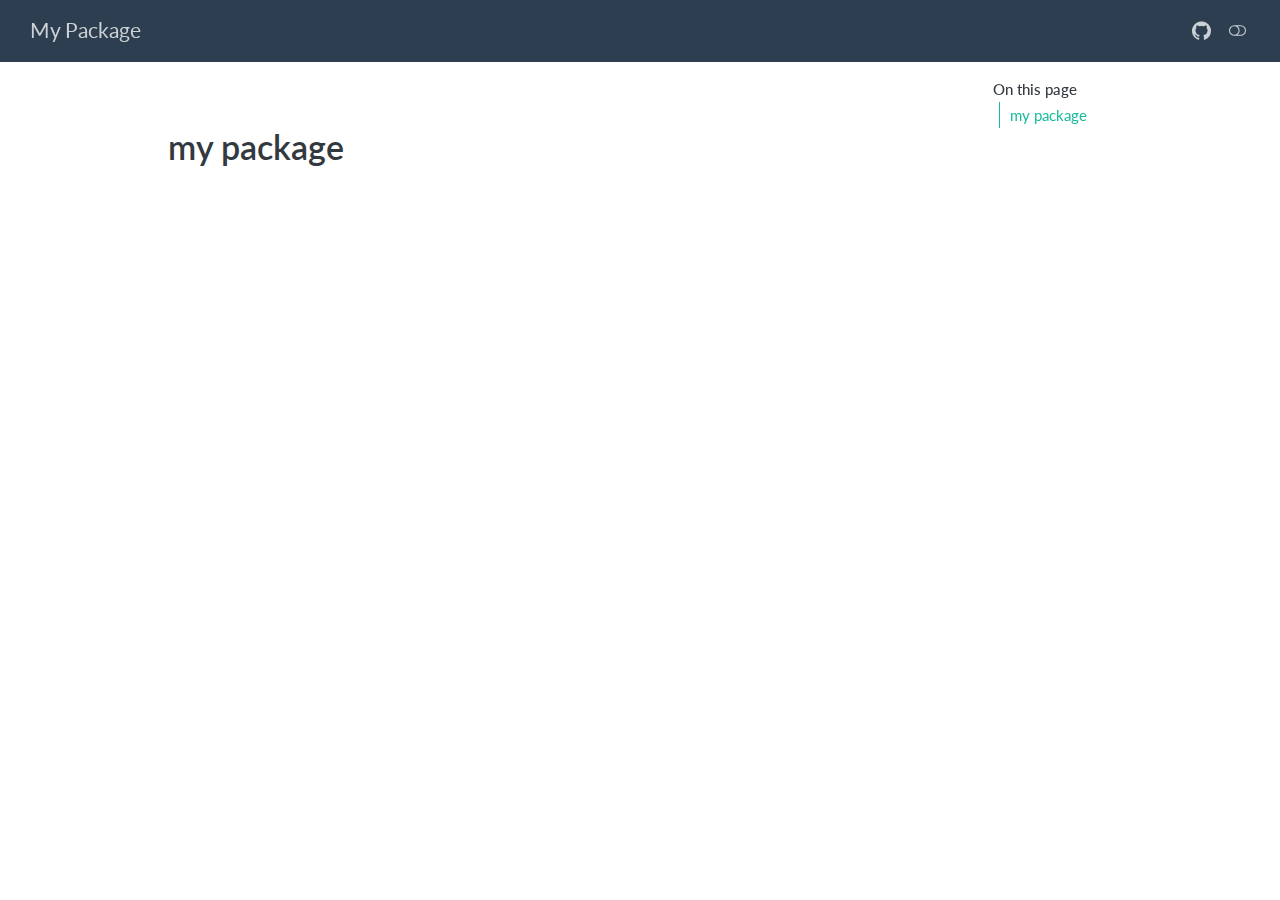
==== docs/index.html @ de1b6148 "Initial commit" ====
<!DOCTYPE html>
<html xmlns="http://www.w3.org/1999/xhtml" lang="en" xml:lang="en"><head>

<meta charset="utf-8">
<meta name="generator" content="quarto-1.4.358">

<meta name="viewport" content="width=device-width, initial-scale=1.0, user-scalable=yes">


<title>my_package</title>
<style>
code{white-space: pre-wrap;}
span.smallcaps{font-variant: small-caps;}
div.columns{display: flex; gap: min(4vw, 1.5em);}
div.column{flex: auto; overflow-x: auto;}
div.hanging-indent{margin-left: 1.5em; text-indent: -1.5em;}
ul.task-list{list-style: none;}
ul.task-list li input[type="checkbox"] {
  width: 0.8em;
  margin: 0 0.8em 0.2em -1em; /* quarto-specific, see https://github.com/quarto-dev/quarto-cli/issues/4556 */ 
  vertical-align: middle;
}
</style>


<script src="site_libs/quarto-nav/quarto-nav.js"></script>
<script src="site_libs/quarto-nav/headroom.min.js"></script>
<script src="site_libs/clipboard/clipboard.min.js"></script>
<script src="site_libs/quarto-search/autocomplete.umd.js"></script>
<script src="site_libs/quarto-search/fuse.min.js"></script>
<script src="site_libs/quarto-search/quarto-search.js"></script>
<meta name="quarto:offset" content="./">
<script src="site_libs/quarto-html/quarto.js"></script>
<script src="site_libs/quarto-html/popper.min.js"></script>
<script src="site_libs/quarto-html/tippy.umd.min.js"></script>
<script src="site_libs/quarto-html/anchor.min.js"></script>
<link href="site_libs/quarto-html/tippy.css" rel="stylesheet">
<link href="site_libs/quarto-html/quarto-syntax-highlighting.css" rel="stylesheet" class="quarto-color-scheme" id="quarto-text-highlighting-styles">
<link href="site_libs/quarto-html/quarto-syntax-highlighting-dark.css" rel="prefetch" class="quarto-color-scheme quarto-color-alternate" id="quarto-text-highlighting-styles">
<script src="site_libs/bootstrap/bootstrap.min.js"></script>
<link href="site_libs/bootstrap/bootstrap-icons.css" rel="stylesheet">
<link href="site_libs/bootstrap/bootstrap.min.css" rel="stylesheet" class="quarto-color-scheme" id="quarto-bootstrap" data-mode="light">
<link href="site_libs/bootstrap/bootstrap-dark.min.css" rel="prefetch" class="quarto-color-scheme quarto-color-alternate" id="quarto-bootstrap" data-mode="dark">
<script id="quarto-search-options" type="application/json">{
  "location": "sidebar",
  "copy-button": true,
  "collapse-after": 3,
  "panel-placement": "start",
  "type": "textbox",
  "limit": 20,
  "keyboard-shortcut": [
    null
  ],
  "language": {
    "search-no-results-text": "No results",
    "search-matching-documents-text": "matching documents",
    "search-copy-link-title": "Copy link to search",
    "search-hide-matches-text": "Hide additional matches",
    "search-more-match-text": "more match in this document",
    "search-more-matches-text": "more matches in this document",
    "search-clear-button-title": "Clear",
    "search-detached-cancel-button-title": "Cancel",
    "search-submit-button-title": "Submit",
    "search-label": "Search"
  }
}</script>


<link rel="stylesheet" href="styles.css">
</head>

<body class="nav-fixed">

<div id="quarto-search-results"></div>
  <header id="quarto-header" class="headroom fixed-top">
    <nav class="navbar navbar-expand-lg navbar-dark ">
      <div class="navbar-container container-fluid">
      <div class="navbar-brand-container mx-auto">
    <a class="navbar-brand" href="./index.html">
    <span class="navbar-title">My Package</span>
    </a>
  </div>
          <button class="navbar-toggler" type="button" data-bs-toggle="collapse" data-bs-target="#navbarCollapse" aria-controls="navbarCollapse" aria-expanded="false" aria-label="Toggle navigation" onclick="if (window.quartoToggleHeadroom) { window.quartoToggleHeadroom(); }">
  <span class="navbar-toggler-icon"></span>
</button>
          <div class="collapse navbar-collapse" id="navbarCollapse">
            <ul class="navbar-nav navbar-nav-scroll ms-auto">
  <li class="nav-item compact">
    <a class="nav-link" href="https://github.com/"> <i class="bi bi-github" role="img" aria-label="GitHub">
</i> 
<span class="menu-text"></span></a>
  </li>  
</ul>
          </div> <!-- /navcollapse -->
          <div class="quarto-navbar-tools">
  <a href="" class="quarto-color-scheme-toggle quarto-navigation-tool  px-1" onclick="window.quartoToggleColorScheme(); return false;" title="Toggle dark mode"><i class="bi"></i></a>
</div>
      </div> <!-- /container-fluid -->
    </nav>
</header>
<!-- content -->
<div id="quarto-content" class="quarto-container page-columns page-rows-contents page-layout-article page-navbar">
<!-- sidebar -->
<!-- margin-sidebar -->
    <div id="quarto-margin-sidebar" class="sidebar margin-sidebar">
        <nav id="TOC" role="doc-toc" class="toc-active">
    <h2 id="toc-title">On this page</h2>
   
  <ul>
  <li><a href="#my-package" id="toc-my-package" class="nav-link active" data-scroll-target="#my-package">my package</a></li>
  </ul>
</nav>
    </div>
<!-- main -->
<main class="content" id="quarto-document-content">



<section id="my-package" class="level1">
<h1>my package</h1>


</section>

</main> <!-- /main -->
<script id="quarto-html-after-body" type="application/javascript">
window.document.addEventListener("DOMContentLoaded", function (event) {
  const toggleBodyColorMode = (bsSheetEl) => {
    const mode = bsSheetEl.getAttribute("data-mode");
    const bodyEl = window.document.querySelector("body");
    if (mode === "dark") {
      bodyEl.classList.add("quarto-dark");
      bodyEl.classList.remove("quarto-light");
    } else {
      bodyEl.classList.add("quarto-light");
      bodyEl.classList.remove("quarto-dark");
    }
  }
  const toggleBodyColorPrimary = () => {
    const bsSheetEl = window.document.querySelector("link#quarto-bootstrap");
    if (bsSheetEl) {
      toggleBodyColorMode(bsSheetEl);
    }
  }
  toggleBodyColorPrimary();  
  const disableStylesheet = (stylesheets) => {
    for (let i=0; i < stylesheets.length; i++) {
      const stylesheet = stylesheets[i];
      stylesheet.rel = 'prefetch';
    }
  }
  const enableStylesheet = (stylesheets) => {
    for (let i=0; i < stylesheets.length; i++) {
      const stylesheet = stylesheets[i];
      stylesheet.rel = 'stylesheet';
    }
  }
  const manageTransitions = (selector, allowTransitions) => {
    const els = window.document.querySelectorAll(selector);
    for (let i=0; i < els.length; i++) {
      const el = els[i];
      if (allowTransitions) {
        el.classList.remove('notransition');
      } else {
        el.classList.add('notransition');
      }
    }
  }
  const toggleGiscusIfUsed = (isAlternate, darkModeDefault) => {
    const baseTheme = document.querySelector('#giscus-base-theme')?.value ?? 'light';
    const alternateTheme = document.querySelector('#giscus-alt-theme')?.value ?? 'dark';
    let newTheme = '';
    if(darkModeDefault) {
      newTheme = isAlternate ? baseTheme : alternateTheme;
    } else {
      newTheme = isAlternate ? alternateTheme : baseTheme;
    }
    const changeGiscusTheme = () => {
      // From: https://github.com/giscus/giscus/issues/336
      const sendMessage = (message) => {
        const iframe = document.querySelector('iframe.giscus-frame');
        if (!iframe) return;
        iframe.contentWindow.postMessage({ giscus: message }, 'https://giscus.app');
      }
      sendMessage({
        setConfig: {
          theme: newTheme
        }
      });
    }
    const isGiscussLoaded = window.document.querySelector('iframe.giscus-frame') !== null;
    if (isGiscussLoaded) {
      changeGiscusTheme();
    }
  }
  const toggleColorMode = (alternate) => {
    // Switch the stylesheets
    const alternateStylesheets = window.document.querySelectorAll('link.quarto-color-scheme.quarto-color-alternate');
    manageTransitions('#quarto-margin-sidebar .nav-link', false);
    if (alternate) {
      enableStylesheet(alternateStylesheets);
      for (const sheetNode of alternateStylesheets) {
        if (sheetNode.id === "quarto-bootstrap") {
          toggleBodyColorMode(sheetNode);
        }
      }
    } else {
      disableStylesheet(alternateStylesheets);
      toggleBodyColorPrimary();
    }
    manageTransitions('#quarto-margin-sidebar .nav-link', true);
    // Switch the toggles
    const toggles = window.document.querySelectorAll('.quarto-color-scheme-toggle');
    for (let i=0; i < toggles.length; i++) {
      const toggle = toggles[i];
      if (toggle) {
        if (alternate) {
          toggle.classList.add("alternate");     
        } else {
          toggle.classList.remove("alternate");
        }
      }
    }
    // Hack to workaround the fact that safari doesn't
    // properly recolor the scrollbar when toggling (#1455)
    if (navigator.userAgent.indexOf('Safari') > 0 && navigator.userAgent.indexOf('Chrome') == -1) {
      manageTransitions("body", false);
      window.scrollTo(0, 1);
      setTimeout(() => {
        window.scrollTo(0, 0);
        manageTransitions("body", true);
      }, 40);  
    }
  }
  const isFileUrl = () => { 
    return window.location.protocol === 'file:';
  }
  const hasAlternateSentinel = () => {  
    let styleSentinel = getColorSchemeSentinel();
    if (styleSentinel !== null) {
      return styleSentinel === "alternate";
    } else {
      return false;
    }
  }
  const setStyleSentinel = (alternate) => {
    const value = alternate ? "alternate" : "default";
    if (!isFileUrl()) {
      window.localStorage.setItem("quarto-color-scheme", value);
    } else {
      localAlternateSentinel = value;
    }
  }
  const getColorSchemeSentinel = () => {
    if (!isFileUrl()) {
      const storageValue = window.localStorage.getItem("quarto-color-scheme");
      return storageValue != null ? storageValue : localAlternateSentinel;
    } else {
      return localAlternateSentinel;
    }
  }
  const darkModeDefault = false;
  let localAlternateSentinel = darkModeDefault ? 'alternate' : 'default';
  // Dark / light mode switch
  window.quartoToggleColorScheme = () => {
    // Read the current dark / light value 
    let toAlternate = !hasAlternateSentinel();
    toggleColorMode(toAlternate);
    setStyleSentinel(toAlternate);
    toggleGiscusIfUsed(toAlternate, darkModeDefault);
  };
  // Ensure there is a toggle, if there isn't float one in the top right
  if (window.document.querySelector('.quarto-color-scheme-toggle') === null) {
    const a = window.document.createElement('a');
    a.classList.add('top-right');
    a.classList.add('quarto-color-scheme-toggle');
    a.href = "";
    a.onclick = function() { try { window.quartoToggleColorScheme(); } catch {} return false; };
    const i = window.document.createElement("i");
    i.classList.add('bi');
    a.appendChild(i);
    window.document.body.appendChild(a);
  }
  // Switch to dark mode if need be
  if (hasAlternateSentinel()) {
    toggleColorMode(true);
  } else {
    toggleColorMode(false);
  }
  const icon = "";
  const anchorJS = new window.AnchorJS();
  anchorJS.options = {
    placement: 'right',
    icon: icon
  };
  anchorJS.add('.anchored');
  const isCodeAnnotation = (el) => {
    for (const clz of el.classList) {
      if (clz.startsWith('code-annotation-')) {                     
        return true;
      }
    }
    return false;
  }
  const clipboard = new window.ClipboardJS('.code-copy-button', {
    text: function(trigger) {
      const codeEl = trigger.previousElementSibling.cloneNode(true);
      for (const childEl of codeEl.children) {
        if (isCodeAnnotation(childEl)) {
          childEl.remove();
        }
      }
      return codeEl.innerText;
    }
  });
  clipboard.on('success', function(e) {
    // button target
    const button = e.trigger;
    // don't keep focus
    button.blur();
    // flash "checked"
    button.classList.add('code-copy-button-checked');
    var currentTitle = button.getAttribute("title");
    button.setAttribute("title", "Copied!");
    let tooltip;
    if (window.bootstrap) {
      button.setAttribute("data-bs-toggle", "tooltip");
      button.setAttribute("data-bs-placement", "left");
      button.setAttribute("data-bs-title", "Copied!");
      tooltip = new bootstrap.Tooltip(button, 
        { trigger: "manual", 
          customClass: "code-copy-button-tooltip",
          offset: [0, -8]});
      tooltip.show();    
    }
    setTimeout(function() {
      if (tooltip) {
        tooltip.hide();
        button.removeAttribute("data-bs-title");
        button.removeAttribute("data-bs-toggle");
        button.removeAttribute("data-bs-placement");
      }
      button.setAttribute("title", currentTitle);
      button.classList.remove('code-copy-button-checked');
    }, 1000);
    // clear code selection
    e.clearSelection();
  });
  function tippyHover(el, contentFn, onTriggerFn, onUntriggerFn) {
    const config = {
      allowHTML: true,
      maxWidth: 500,
      delay: 100,
      arrow: false,
      appendTo: function(el) {
          return el.parentElement;
      },
      interactive: true,
      interactiveBorder: 10,
      theme: 'quarto',
      placement: 'bottom-start',
    };
    if (contentFn) {
      config.content = contentFn;
    }
    if (onTriggerFn) {
      config.onTrigger = onTriggerFn;
    }
    if (onUntriggerFn) {
      config.onUntrigger = onUntriggerFn;
    }
    window.tippy(el, config); 
  }
  const noterefs = window.document.querySelectorAll('a[role="doc-noteref"]');
  for (var i=0; i<noterefs.length; i++) {
    const ref = noterefs[i];
    tippyHover(ref, function() {
      // use id or data attribute instead here
      let href = ref.getAttribute('data-footnote-href') || ref.getAttribute('href');
      try { href = new URL(href).hash; } catch {}
      const id = href.replace(/^#\/?/, "");
      const note = window.document.getElementById(id);
      return note.innerHTML;
    });
  }
  const xrefs = window.document.querySelectorAll('a.quarto-xref');
  const processXRef = (id, note) => {
    // Strip column container classes
    const stripColumnClz = (el) => {
      el.classList.remove("page-full", "page-columns");
      if (el.children) {
        for (const child of el.children) {
          stripColumnClz(child);
        }
      }
    }
    stripColumnClz(note)
    if (id.startsWith('sec-')) {
      // Special case sections, only their first couple elements
      const container = document.createElement("div");
      if (note.children && note.children.length > 2) {
        for (let i = 0; i < 2; i++) {
          container.appendChild(note.children[i].cloneNode(true));
        }
        return container.innerHTML
      } else {
        return note.innerHTML;
      }
    } else {
      // Remove any anchor links if they are present
      const anchorLink = note.querySelector('a.anchorjs-link');
      if (anchorLink) {
        anchorLink.remove();
      }
      return note.innerHTML;
    }
  }
  for (var i=0; i<xrefs.length; i++) {
    const xref = xrefs[i];
    tippyHover(xref, undefined, function(instance) {
      instance.disable();
      let url = xref.getAttribute('href');
      let hash = undefined; 
      if (url.startsWith('#')) {
        hash = url;
      } else {
        try { hash = new URL(url).hash; } catch {}
      }
      if (hash) {
        const id = hash.replace(/^#\/?/, "");
        const note = window.document.getElementById(id);
        if (note !== null) {
          try {
            const html = processXRef(id, note.cloneNode(true));
            instance.setContent(html);
          } finally {
            instance.enable();
            instance.show();
          }
        } else {
          // See if we can fetch this
          fetch(url.split('#')[0])
          .then(res => res.text())
          .then(html => {
            const parser = new DOMParser();
            const htmlDoc = parser.parseFromString(html, "text/html");
            const note = htmlDoc.getElementById(id);
            if (note !== null) {
              const html = processXRef(id, note);
              instance.setContent(html);
            } 
          }).finally(() => {
            instance.enable();
            instance.show();
          });
        }
      }
    }, function(instance) {
    });
  }
      let selectedAnnoteEl;
      const selectorForAnnotation = ( cell, annotation) => {
        let cellAttr = 'data-code-cell="' + cell + '"';
        let lineAttr = 'data-code-annotation="' +  annotation + '"';
        const selector = 'span[' + cellAttr + '][' + lineAttr + ']';
        return selector;
      }
      const selectCodeLines = (annoteEl) => {
        const doc = window.document;
        const targetCell = annoteEl.getAttribute("data-target-cell");
        const targetAnnotation = annoteEl.getAttribute("data-target-annotation");
        const annoteSpan = window.document.querySelector(selectorForAnnotation(targetCell, targetAnnotation));
        const lines = annoteSpan.getAttribute("data-code-lines").split(",");
        const lineIds = lines.map((line) => {
          return targetCell + "-" + line;
        })
        let top = null;
        let height = null;
        let parent = null;
        if (lineIds.length > 0) {
            //compute the position of the single el (top and bottom and make a div)
            const el = window.document.getElementById(lineIds[0]);
            top = el.offsetTop;
            height = el.offsetHeight;
            parent = el.parentElement.parentElement;
          if (lineIds.length > 1) {
            const lastEl = window.document.getElementById(lineIds[lineIds.length - 1]);
            const bottom = lastEl.offsetTop + lastEl.offsetHeight;
            height = bottom - top;
          }
          if (top !== null && height !== null && parent !== null) {
            // cook up a div (if necessary) and position it 
            let div = window.document.getElementById("code-annotation-line-highlight");
            if (div === null) {
              div = window.document.createElement("div");
              div.setAttribute("id", "code-annotation-line-highlight");
              div.style.position = 'absolute';
              parent.appendChild(div);
            }
            div.style.top = top - 2 + "px";
            div.style.height = height + 4 + "px";
            div.style.left = 0;
            let gutterDiv = window.document.getElementById("code-annotation-line-highlight-gutter");
            if (gutterDiv === null) {
              gutterDiv = window.document.createElement("div");
              gutterDiv.setAttribute("id", "code-annotation-line-highlight-gutter");
              gutterDiv.style.position = 'absolute';
              const codeCell = window.document.getElementById(targetCell);
              const gutter = codeCell.querySelector('.code-annotation-gutter');
              gutter.appendChild(gutterDiv);
            }
            gutterDiv.style.top = top - 2 + "px";
            gutterDiv.style.height = height + 4 + "px";
          }
          selectedAnnoteEl = annoteEl;
        }
      };
      const unselectCodeLines = () => {
        const elementsIds = ["code-annotation-line-highlight", "code-annotation-line-highlight-gutter"];
        elementsIds.forEach((elId) => {
          const div = window.document.getElementById(elId);
          if (div) {
            div.remove();
          }
        });
        selectedAnnoteEl = undefined;
      };
        // Handle positioning of the toggle
    window.addEventListener(
      "resize",
      throttle(() => {
        console.log("RESIZE");
        elRect = undefined;
        if (selectedAnnoteEl) {
          selectCodeLines(selectedAnnoteEl);
        }
      }, 10)
    );
    function throttle(fn, ms) {
    let throttle = false;
    let timer;
      return (...args) => {
        if(!throttle) { // first call gets through
            fn.apply(this, args);
            throttle = true;
        } else { // all the others get throttled
            if(timer) clearTimeout(timer); // cancel #2
            timer = setTimeout(() => {
              fn.apply(this, args);
              timer = throttle = false;
            }, ms);
        }
      };
    }
      // Attach click handler to the DT
      const annoteDls = window.document.querySelectorAll('dt[data-target-cell]');
      for (const annoteDlNode of annoteDls) {
        annoteDlNode.addEventListener('click', (event) => {
          const clickedEl = event.target;
          if (clickedEl !== selectedAnnoteEl) {
            unselectCodeLines();
            const activeEl = window.document.querySelector('dt[data-target-cell].code-annotation-active');
            if (activeEl) {
              activeEl.classList.remove('code-annotation-active');
            }
            selectCodeLines(clickedEl);
            clickedEl.classList.add('code-annotation-active');
          } else {
            // Unselect the line
            unselectCodeLines();
            clickedEl.classList.remove('code-annotation-active');
          }
        });
      }
  const findCites = (el) => {
    const parentEl = el.parentElement;
    if (parentEl) {
      const cites = parentEl.dataset.cites;
      if (cites) {
        return {
          el,
          cites: cites.split(' ')
        };
      } else {
        return findCites(el.parentElement)
      }
    } else {
      return undefined;
    }
  };
  var bibliorefs = window.document.querySelectorAll('a[role="doc-biblioref"]');
  for (var i=0; i<bibliorefs.length; i++) {
    const ref = bibliorefs[i];
    const citeInfo = findCites(ref);
    if (citeInfo) {
      tippyHover(citeInfo.el, function() {
        var popup = window.document.createElement('div');
        citeInfo.cites.forEach(function(cite) {
          var citeDiv = window.document.createElement('div');
          citeDiv.classList.add('hanging-indent');
          citeDiv.classList.add('csl-entry');
          var biblioDiv = window.document.getElementById('ref-' + cite);
          if (biblioDiv) {
            citeDiv.innerHTML = biblioDiv.innerHTML;
          }
          popup.appendChild(citeDiv);
        });
        return popup.innerHTML;
      });
    }
  }
});
</script>
</div> <!-- /content -->




</body></html>
---- docs/site_libs/quarto-html/tippy.css ----
.tippy-box[data-animation=fade][data-state=hidden]{opacity:0}[data-tippy-root]{max-width:calc(100vw - 10px)}.tippy-box{position:relative;background-color:#333;color:#fff;border-radius:4px;font-size:14px;line-height:1.4;white-space:normal;outline:0;transition-property:transform,visibility,opacity}.tippy-box[data-placement^=top]>.tippy-arrow{bottom:0}.tippy-box[data-placement^=top]>.tippy-arrow:before{bottom:-7px;left:0;border-width:8px 8px 0;border-top-color:initial;transform-origin:center top}.tippy-box[data-placement^=bottom]>.tippy-arrow{top:0}.tippy-box[data-placement^=bottom]>.tippy-arrow:before{top:-7px;left:0;border-width:0 8px 8px;border-bottom-color:initial;transform-origin:center bottom}.tippy-box[data-placement^=left]>.tippy-arrow{right:0}.tippy-box[data-placement^=left]>.tippy-arrow:before{border-width:8px 0 8px 8px;border-left-color:initial;right:-7px;transform-origin:center left}.tippy-box[data-placement^=right]>.tippy-arrow{left:0}.tippy-box[data-placement^=right]>.tippy-arrow:before{left:-7px;border-width:8px 8px 8px 0;border-right-color:initial;transform-origin:center right}.tippy-box[data-inertia][data-state=visible]{transition-timing-function:cubic-bezier(.54,1.5,.38,1.11)}.tippy-arrow{width:16px;height:16px;color:#333}.tippy-arrow:before{content:"";position:absolute;border-color:transparent;border-style:solid}.tippy-content{position:relative;padding:5px 9px;z-index:1}
---- docs/site_libs/quarto-html/quarto-syntax-highlighting.css ----
/* quarto syntax highlight colors */
:root {
  --quarto-hl-ot-color: #003B4F;
  --quarto-hl-at-color: #657422;
  --quarto-hl-ss-color: #20794D;
  --quarto-hl-an-color: #5E5E5E;
  --quarto-hl-fu-color: #4758AB;
  --quarto-hl-st-color: #20794D;
  --quarto-hl-cf-color: #003B4F;
  --quarto-hl-op-color: #5E5E5E;
  --quarto-hl-er-color: #AD0000;
  --quarto-hl-bn-color: #AD0000;
  --quarto-hl-al-color: #AD0000;
  --quarto-hl-va-color: #111111;
  --quarto-hl-bu-color: inherit;
  --quarto-hl-ex-color: inherit;
  --quarto-hl-pp-color: #AD0000;
  --quarto-hl-in-color: #5E5E5E;
  --quarto-hl-vs-color: #20794D;
  --quarto-hl-wa-color: #5E5E5E;
  --quarto-hl-do-color: #5E5E5E;
  --quarto-hl-im-color: #00769E;
  --quarto-hl-ch-color: #20794D;
  --quarto-hl-dt-color: #AD0000;
  --quarto-hl-fl-color: #AD0000;
  --quarto-hl-co-color: #5E5E5E;
  --quarto-hl-cv-color: #5E5E5E;
  --quarto-hl-cn-color: #8f5902;
  --quarto-hl-sc-color: #5E5E5E;
  --quarto-hl-dv-color: #AD0000;
  --quarto-hl-kw-color: #003B4F;
}

/* other quarto variables */
:root {
  --quarto-font-monospace: SFMono-Regular, Menlo, Monaco, Consolas, "Liberation Mono", "Courier New", monospace;
}

pre > code.sourceCode > span {
  color: #003B4F;
}

code span {
  color: #003B4F;
}

code.sourceCode > span {
  color: #003B4F;
}

div.sourceCode,
div.sourceCode pre.sourceCode {
  color: #003B4F;
}

code span.ot {
  color: #003B4F;
  font-style: inherit;
}

code span.at {
  color: #657422;
  font-style: inherit;
}

code span.ss {
  color: #20794D;
  font-style: inherit;
}

code span.an {
  color: #5E5E5E;
  font-style: inherit;
}

code span.fu {
  color: #4758AB;
  font-style: inherit;
}

code span.st {
  color: #20794D;
  font-style: inherit;
}

code span.cf {
  color: #003B4F;
  font-style: inherit;
}

code span.op {
  color: #5E5E5E;
  font-style: inherit;
}

code span.er {
  color: #AD0000;
  font-style: inherit;
}

code span.bn {
  color: #AD0000;
  font-style: inherit;
}

code span.al {
  color: #AD0000;
  font-style: inherit;
}

code span.va {
  color: #111111;
  font-style: inherit;
}

code span.bu {
  font-style: inherit;
}

code span.ex {
  font-style: inherit;
}

code span.pp {
  color: #AD0000;
  font-style: inherit;
}

code span.in {
  color: #5E5E5E;
  font-style: inherit;
}

code span.vs {
  color: #20794D;
  font-style: inherit;
}

code span.wa {
  color: #5E5E5E;
  font-style: italic;
}

code span.do {
  color: #5E5E5E;
  font-style: italic;
}

code span.im {
  color: #00769E;
  font-style: inherit;
}

code span.ch {
  color: #20794D;
  font-style: inherit;
}

code span.dt {
  color: #AD0000;
  font-style: inherit;
}

code span.fl {
  color: #AD0000;
  font-style: inherit;
}

code span.co {
  color: #5E5E5E;
  font-style: inherit;
}

code span.cv {
  color: #5E5E5E;
  font-style: italic;
}

code span.cn {
  color: #8f5902;
  font-style: inherit;
}

code span.sc {
  color: #5E5E5E;
  font-style: inherit;
}

code span.dv {
  color: #AD0000;
  font-style: inherit;
}

code span.kw {
  color: #003B4F;
  font-style: inherit;
}

.prevent-inlining {
  content: "</";
}

/*# sourceMappingURL=debc5d5d77c3f9108843748ff7464032.css.map */
---- docs/site_libs/quarto-html/quarto-syntax-highlighting-dark.css ----
/* quarto syntax highlight colors */
:root {
  --quarto-hl-al-color: #f07178;
  --quarto-hl-an-color: #d4d0ab;
  --quarto-hl-at-color: #00e0e0;
  --quarto-hl-bn-color: #d4d0ab;
  --quarto-hl-bu-color: #abe338;
  --quarto-hl-ch-color: #abe338;
  --quarto-hl-co-color: #f8f8f2;
  --quarto-hl-cv-color: #ffd700;
  --quarto-hl-cn-color: #ffd700;
  --quarto-hl-cf-color: #ffa07a;
  --quarto-hl-dt-color: #ffa07a;
  --quarto-hl-dv-color: #d4d0ab;
  --quarto-hl-do-color: #f8f8f2;
  --quarto-hl-er-color: #f07178;
  --quarto-hl-ex-color: #00e0e0;
  --quarto-hl-fl-color: #d4d0ab;
  --quarto-hl-fu-color: #ffa07a;
  --quarto-hl-im-color: #abe338;
  --quarto-hl-in-color: #d4d0ab;
  --quarto-hl-kw-color: #ffa07a;
  --quarto-hl-op-color: #ffa07a;
  --quarto-hl-ot-color: #00e0e0;
  --quarto-hl-pp-color: #dcc6e0;
  --quarto-hl-re-color: #00e0e0;
  --quarto-hl-sc-color: #abe338;
  --quarto-hl-ss-color: #abe338;
  --quarto-hl-st-color: #abe338;
  --quarto-hl-va-color: #00e0e0;
  --quarto-hl-vs-color: #abe338;
  --quarto-hl-wa-color: #dcc6e0;
}

/* other quarto variables */
:root {
  --quarto-font-monospace: SFMono-Regular, Menlo, Monaco, Consolas, "Liberation Mono", "Courier New", monospace;
}

code span.al {
  background-color: #2a0f15;
  font-weight: bold;
  color: #f07178;
}

code span.an {
  color: #d4d0ab;
}

code span.at {
  color: #00e0e0;
}

code span.bn {
  color: #d4d0ab;
}

code span.bu {
  color: #abe338;
}

code span.ch {
  color: #abe338;
}

code span.co {
  font-style: italic;
  color: #f8f8f2;
}

code span.cv {
  color: #ffd700;
}

code span.cn {
  color: #ffd700;
}

code span.cf {
  font-weight: bold;
  color: #ffa07a;
}

code span.dt {
  color: #ffa07a;
}

code span.dv {
  color: #d4d0ab;
}

code span.do {
  color: #f8f8f2;
}

code span.er {
  color: #f07178;
  text-decoration: underline;
}

code span.ex {
  font-weight: bold;
  color: #00e0e0;
}

code span.fl {
  color: #d4d0ab;
}

code span.fu {
  color: #ffa07a;
}

code span.im {
  color: #abe338;
}

code span.in {
  color: #d4d0ab;
}

code span.kw {
  font-weight: bold;
  color: #ffa07a;
}

pre > code.sourceCode > span {
  color: #f8f8f2;
}

code span {
  color: #f8f8f2;
}

code.sourceCode > span {
  color: #f8f8f2;
}

div.sourceCode,
div.sourceCode pre.sourceCode {
  color: #f8f8f2;
}

code span.op {
  color: #ffa07a;
}

code span.ot {
  color: #00e0e0;
}

code span.pp {
  color: #dcc6e0;
}

code span.re {
  background-color: #f8f8f2;
  color: #00e0e0;
}

code span.sc {
  color: #abe338;
}

code span.ss {
  color: #abe338;
}

code span.st {
  color: #abe338;
}

code span.va {
  color: #00e0e0;
}

code span.vs {
  color: #abe338;
}

code span.wa {
  color: #dcc6e0;
}

.prevent-inlining {
  content: "</";
}

/*# sourceMappingURL=935a306eefa94366c21e1a970dddb765.css.map */
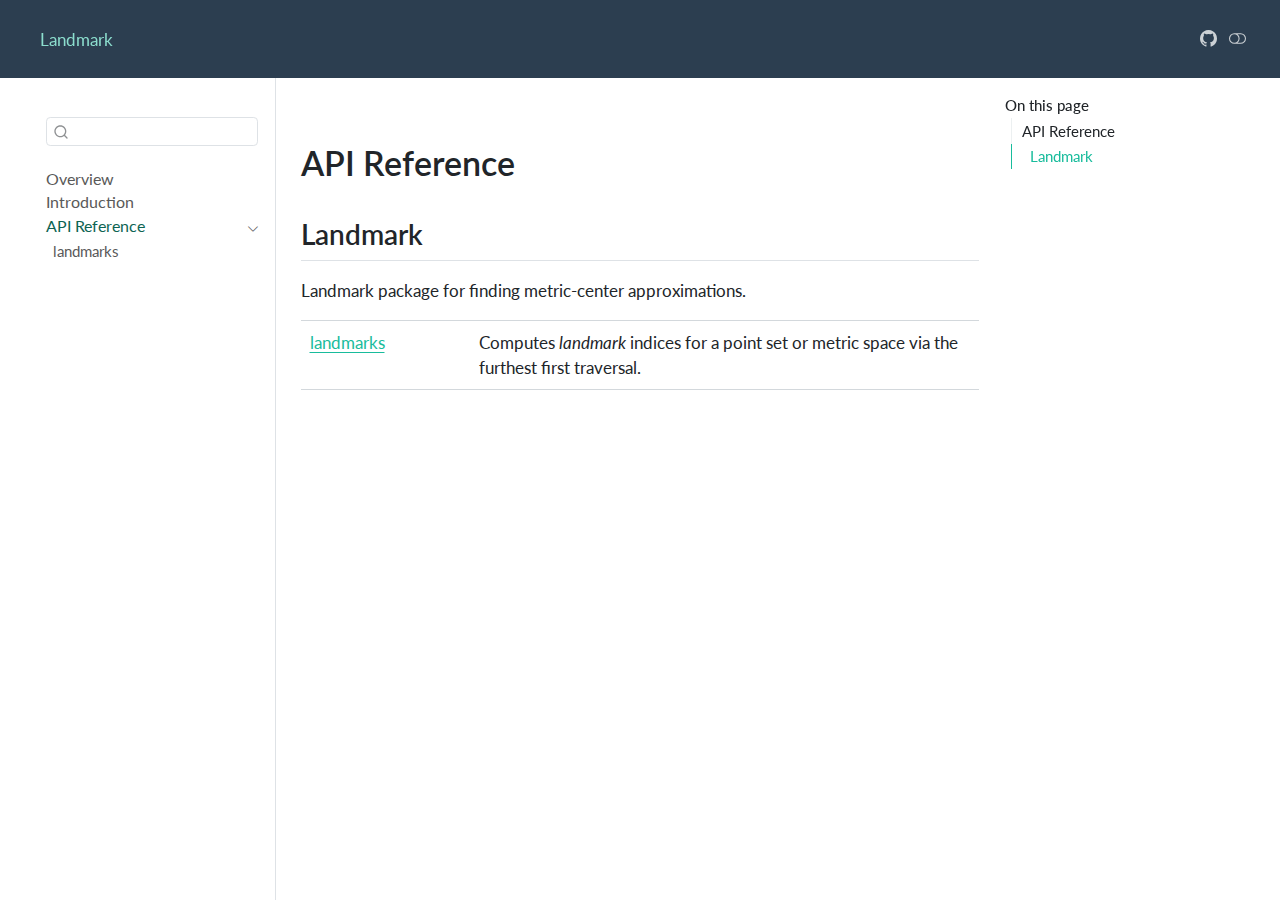
==== commit 65ee4a29: "Updating dependency to add pythran" ====
--- a/docs/index.html
+++ b/docs/index.html
@@ -2,12 +2,12 @@
 <html xmlns="http://www.w3.org/1999/xhtml" lang="en" xml:lang="en"><head>
 
 <meta charset="utf-8">
-<meta name="generator" content="quarto-1.4.358">
+<meta name="generator" content="quarto-1.5.56">
 
 <meta name="viewport" content="width=device-width, initial-scale=1.0, user-scalable=yes">
 
 
-<title>my_package</title>
+<title>index</title>
 <style>
 code{white-space: pre-wrap;}
 span.smallcaps{font-variant: small-caps;}
@@ -24,7 +24,6 @@
 
 
 <script src="site_libs/quarto-nav/quarto-nav.js"></script>
-<script src="site_libs/quarto-nav/headroom.min.js"></script>
 <script src="site_libs/clipboard/clipboard.min.js"></script>
 <script src="site_libs/quarto-search/autocomplete.umd.js"></script>
 <script src="site_libs/quarto-search/fuse.min.js"></script>
@@ -43,13 +42,15 @@
 <link href="site_libs/bootstrap/bootstrap-dark.min.css" rel="prefetch" class="quarto-color-scheme quarto-color-alternate" id="quarto-bootstrap" data-mode="dark">
 <script id="quarto-search-options" type="application/json">{
   "location": "sidebar",
-  "copy-button": true,
+  "copy-button": false,
   "collapse-after": 3,
   "panel-placement": "start",
   "type": "textbox",
-  "limit": 20,
+  "limit": 50,
   "keyboard-shortcut": [
-    null
+    "f",
+    "/",
+    "s"
   ],
   "language": {
     "search-no-results-text": "No results",
@@ -59,6 +60,7 @@
     "search-more-match-text": "more match in this document",
     "search-more-matches-text": "more matches in this document",
     "search-clear-button-title": "Clear",
+    "search-text-placeholder": "",
     "search-detached-cancel-button-title": "Cancel",
     "search-submit-button-title": "Submit",
     "search-label": "Search"
@@ -69,45 +71,97 @@
 <link rel="stylesheet" href="styles.css">
 </head>
 
-<body class="nav-fixed">
+<body class="nav-sidebar floating nav-fixed">
 
 <div id="quarto-search-results"></div>
   <header id="quarto-header" class="headroom fixed-top">
-    <nav class="navbar navbar-expand-lg navbar-dark ">
+    <nav class="navbar navbar-expand-lg " data-bs-theme="dark">
       <div class="navbar-container container-fluid">
-      <div class="navbar-brand-container mx-auto">
-    <a class="navbar-brand" href="./index.html">
-    <span class="navbar-title">My Package</span>
-    </a>
-  </div>
-          <button class="navbar-toggler" type="button" data-bs-toggle="collapse" data-bs-target="#navbarCollapse" aria-controls="navbarCollapse" aria-expanded="false" aria-label="Toggle navigation" onclick="if (window.quartoToggleHeadroom) { window.quartoToggleHeadroom(); }">
+          <button class="navbar-toggler" type="button" data-bs-toggle="collapse" data-bs-target="#navbarCollapse" aria-controls="navbarCollapse" role="menu" aria-expanded="false" aria-label="Toggle navigation" onclick="if (window.quartoToggleHeadroom) { window.quartoToggleHeadroom(); }">
   <span class="navbar-toggler-icon"></span>
 </button>
           <div class="collapse navbar-collapse" id="navbarCollapse">
-            <ul class="navbar-nav navbar-nav-scroll ms-auto">
-  <li class="nav-item compact">
-    <a class="nav-link" href="https://github.com/"> <i class="bi bi-github" role="img" aria-label="GitHub">
-</i> 
-<span class="menu-text"></span></a>
+            <ul class="navbar-nav navbar-nav-scroll me-auto">
+  <li class="nav-item">
+    <a class="nav-link active" href="./greedy_perm.html" aria-current="page"> 
+<span class="menu-text">Landmark</span></a>
   </li>  
 </ul>
           </div> <!-- /navcollapse -->
-          <div class="quarto-navbar-tools">
+            <div class="quarto-navbar-tools">
+    <a href="https://github.com/peekxc/landmark-py" title="" class="quarto-navigation-tool px-1" aria-label=""><i class="bi bi-github"></i></a>
   <a href="" class="quarto-color-scheme-toggle quarto-navigation-tool  px-1" onclick="window.quartoToggleColorScheme(); return false;" title="Toggle dark mode"><i class="bi"></i></a>
 </div>
       </div> <!-- /container-fluid -->
     </nav>
+  <nav class="quarto-secondary-nav">
+    <div class="container-fluid d-flex">
+      <button type="button" class="quarto-btn-toggle btn" data-bs-toggle="collapse" role="button" data-bs-target=".quarto-sidebar-collapse-item" aria-controls="quarto-sidebar" aria-expanded="false" aria-label="Toggle sidebar navigation" onclick="if (window.quartoToggleHeadroom) { window.quartoToggleHeadroom(); }">
+        <i class="bi bi-layout-text-sidebar-reverse"></i>
+      </button>
+        <nav class="quarto-page-breadcrumbs" aria-label="breadcrumb"><ol class="breadcrumb"><li class="breadcrumb-item"><a href="./index.html">API Reference</a></li></ol></nav>
+        <a class="flex-grow-1" role="navigation" data-bs-toggle="collapse" data-bs-target=".quarto-sidebar-collapse-item" aria-controls="quarto-sidebar" aria-expanded="false" aria-label="Toggle sidebar navigation" onclick="if (window.quartoToggleHeadroom) { window.quartoToggleHeadroom(); }">      
+        </a>
+      <button type="button" class="btn quarto-search-button" aria-label="Search" onclick="window.quartoOpenSearch();">
+        <i class="bi bi-search"></i>
+      </button>
+    </div>
+  </nav>
 </header>
 <!-- content -->
 <div id="quarto-content" class="quarto-container page-columns page-rows-contents page-layout-article page-navbar">
 <!-- sidebar -->
+  <nav id="quarto-sidebar" class="sidebar collapse collapse-horizontal quarto-sidebar-collapse-item sidebar-navigation floating overflow-auto">
+        <div class="mt-2 flex-shrink-0 align-items-center">
+        <div class="sidebar-search">
+        <div id="quarto-search" class="" title="Search"></div>
+        </div>
+        </div>
+    <div class="sidebar-menu-container"> 
+    <ul class="list-unstyled mt-1">
+        <li class="sidebar-item">
+  <div class="sidebar-item-container"> 
+  <a href="./greedy_perm.html" class="sidebar-item-text sidebar-link">
+ <span class="menu-text">Overview</span></a>
+  </div>
+</li>
+        <li class="sidebar-item">
+  <div class="sidebar-item-container"> 
+  <a href="./shapes.html" class="sidebar-item-text sidebar-link">
+ <span class="menu-text">Introduction</span></a>
+  </div>
+</li>
+        <li class="sidebar-item sidebar-item-section">
+      <div class="sidebar-item-container"> 
+            <a href="./index.html" class="sidebar-item-text sidebar-link active">
+ <span class="menu-text">API Reference</span></a>
+          <a class="sidebar-item-toggle text-start" data-bs-toggle="collapse" data-bs-target="#quarto-sidebar-section-1" role="navigation" aria-expanded="true" aria-label="Toggle section">
+            <i class="bi bi-chevron-right ms-2"></i>
+          </a> 
+      </div>
+      <ul id="quarto-sidebar-section-1" class="collapse list-unstyled sidebar-section depth1 show">  
+          <li class="sidebar-item">
+  <div class="sidebar-item-container"> 
+  <a href="./landmarks.html" class="sidebar-item-text sidebar-link">
+ <span class="menu-text">landmarks</span></a>
+  </div>
+</li>
+      </ul>
+  </li>
+    </ul>
+    </div>
+</nav>
+<div id="quarto-sidebar-glass" class="quarto-sidebar-collapse-item" data-bs-toggle="collapse" data-bs-target=".quarto-sidebar-collapse-item"></div>
 <!-- margin-sidebar -->
     <div id="quarto-margin-sidebar" class="sidebar margin-sidebar">
         <nav id="TOC" role="doc-toc" class="toc-active">
     <h2 id="toc-title">On this page</h2>
    
   <ul>
-  <li><a href="#my-package" id="toc-my-package" class="nav-link active" data-scroll-target="#my-package">my package</a></li>
+  <li><a href="#api-reference" id="toc-api-reference" class="nav-link active" data-scroll-target="#api-reference">API Reference</a>
+  <ul class="collapse">
+  <li><a href="#landmark" id="toc-landmark" class="nav-link" data-scroll-target="#landmark">Landmark</a></li>
+  </ul></li>
   </ul>
 </nav>
     </div>
@@ -116,10 +170,23 @@
 
 
 
-<section id="my-package" class="level1">
-<h1>my package</h1>
-
-
+
+<section id="api-reference" class="level1 doc doc-index">
+<h1 class="doc doc-index">API Reference</h1>
+<section id="landmark" class="level2">
+<h2 class="anchored" data-anchor-id="landmark">Landmark</h2>
+<p>Landmark package for finding metric-center approximations.</p>
+<table class="caption-top table">
+<tbody>
+<tr class="odd">
+<td><a href="./landmarks.html#landmark.landmarks">landmarks</a></td>
+<td>Computes <em>landmark</em> indices for a point set or metric space via the furthest first traversal.</td>
+</tr>
+</tbody>
+</table>
+
+
+</section>
 </section>
 
 </main> <!-- /main -->
@@ -302,18 +369,7 @@
     }
     return false;
   }
-  const clipboard = new window.ClipboardJS('.code-copy-button', {
-    text: function(trigger) {
-      const codeEl = trigger.previousElementSibling.cloneNode(true);
-      for (const childEl of codeEl.children) {
-        if (isCodeAnnotation(childEl)) {
-          childEl.remove();
-        }
-      }
-      return codeEl.innerText;
-    }
-  });
-  clipboard.on('success', function(e) {
+  const onCopySuccess = function(e) {
     // button target
     const button = e.trigger;
     // don't keep focus
@@ -345,7 +401,47 @@
     }, 1000);
     // clear code selection
     e.clearSelection();
+  }
+  const getTextToCopy = function(trigger) {
+      const codeEl = trigger.previousElementSibling.cloneNode(true);
+      for (const childEl of codeEl.children) {
+        if (isCodeAnnotation(childEl)) {
+          childEl.remove();
+        }
+      }
+      return codeEl.innerText;
+  }
+  const clipboard = new window.ClipboardJS('.code-copy-button:not([data-in-quarto-modal])', {
+    text: getTextToCopy
   });
+  clipboard.on('success', onCopySuccess);
+  if (window.document.getElementById('quarto-embedded-source-code-modal')) {
+    // For code content inside modals, clipBoardJS needs to be initialized with a container option
+    // TODO: Check when it could be a function (https://github.com/zenorocha/clipboard.js/issues/860)
+    const clipboardModal = new window.ClipboardJS('.code-copy-button[data-in-quarto-modal]', {
+      text: getTextToCopy,
+      container: window.document.getElementById('quarto-embedded-source-code-modal')
+    });
+    clipboardModal.on('success', onCopySuccess);
+  }
+    var localhostRegex = new RegExp(/^(?:http|https):\/\/localhost\:?[0-9]*\//);
+    var mailtoRegex = new RegExp(/^mailto:/);
+      var filterRegex = new RegExp('/' + window.location.host + '/');
+    var isInternal = (href) => {
+        return filterRegex.test(href) || localhostRegex.test(href) || mailtoRegex.test(href);
+    }
+    // Inspect non-navigation links and adorn them if external
+ 	var links = window.document.querySelectorAll('a[href]:not(.nav-link):not(.navbar-brand):not(.toc-action):not(.sidebar-link):not(.sidebar-item-toggle):not(.pagination-link):not(.no-external):not([aria-hidden]):not(.dropdown-item):not(.quarto-navigation-tool):not(.about-link)');
+    for (var i=0; i<links.length; i++) {
+      const link = links[i];
+      if (!isInternal(link.href)) {
+        // undo the damage that might have been done by quarto-nav.js in the case of
+        // links that we want to consider external
+        if (link.dataset.originalHref !== undefined) {
+          link.href = link.dataset.originalHref;
+        }
+      }
+    }
   function tippyHover(el, contentFn, onTriggerFn, onUntriggerFn) {
     const config = {
       allowHTML: true,
@@ -380,7 +476,11 @@
       try { href = new URL(href).hash; } catch {}
       const id = href.replace(/^#\/?/, "");
       const note = window.document.getElementById(id);
-      return note.innerHTML;
+      if (note) {
+        return note.innerHTML;
+      } else {
+        return "";
+      }
     });
   }
   const xrefs = window.document.querySelectorAll('a.quarto-xref');
@@ -395,15 +495,28 @@
       }
     }
     stripColumnClz(note)
-    if (id.startsWith('sec-')) {
+    if (id === null || id.startsWith('sec-')) {
       // Special case sections, only their first couple elements
       const container = document.createElement("div");
       if (note.children && note.children.length > 2) {
-        for (let i = 0; i < 2; i++) {
-          container.appendChild(note.children[i].cloneNode(true));
+        container.appendChild(note.children[0].cloneNode(true));
+        for (let i = 1; i < note.children.length; i++) {
+          const child = note.children[i];
+          if (child.tagName === "P" && child.innerText === "") {
+            continue;
+          } else {
+            container.appendChild(child.cloneNode(true));
+            break;
+          }
+        }
+        if (window.Quarto?.typesetMath) {
+          window.Quarto.typesetMath(container);
         }
         return container.innerHTML
       } else {
+        if (window.Quarto?.typesetMath) {
+          window.Quarto.typesetMath(note);
+        }
         return note.innerHTML;
       }
     } else {
@@ -412,7 +525,15 @@
       if (anchorLink) {
         anchorLink.remove();
       }
-      return note.innerHTML;
+      if (window.Quarto?.typesetMath) {
+        window.Quarto.typesetMath(note);
+      }
+      // TODO in 1.5, we should make sure this works without a callout special case
+      if (note.classList.contains("callout")) {
+        return note.outerHTML;
+      } else {
+        return note.innerHTML;
+      }
     }
   }
   for (var i=0; i<xrefs.length; i++) {
@@ -454,6 +575,29 @@
             instance.show();
           });
         }
+      } else {
+        // See if we can fetch a full url (with no hash to target)
+        // This is a special case and we should probably do some content thinning / targeting
+        fetch(url)
+        .then(res => res.text())
+        .then(html => {
+          const parser = new DOMParser();
+          const htmlDoc = parser.parseFromString(html, "text/html");
+          const note = htmlDoc.querySelector('main.content');
+          if (note !== null) {
+            // This should only happen for chapter cross references
+            // (since there is no id in the URL)
+            // remove the first header
+            if (note.children.length > 0 && note.children[0].tagName === "HEADER") {
+              note.children[0].remove();
+            }
+            const html = processXRef(null, note);
+            instance.setContent(html);
+          } 
+        }).finally(() => {
+          instance.enable();
+          instance.show();
+        });
       }
     }, function(instance) {
     });
@@ -529,7 +673,6 @@
     window.addEventListener(
       "resize",
       throttle(() => {
-        console.log("RESIZE");
         elRect = undefined;
         if (selectedAnnoteEl) {
           selectCodeLines(selectedAnnoteEl);
--- a/docs/site_libs/quarto-html/quarto-syntax-highlighting.css
+++ b/docs/site_libs/quarto-html/quarto-syntax-highlighting.css
@@ -85,6 +85,7 @@
 
 code span.cf {
   color: #003B4F;
+  font-weight: bold;
   font-style: inherit;
 }
 
@@ -193,6 +194,7 @@
 
 code span.kw {
   color: #003B4F;
+  font-weight: bold;
   font-style: inherit;
 }
 
